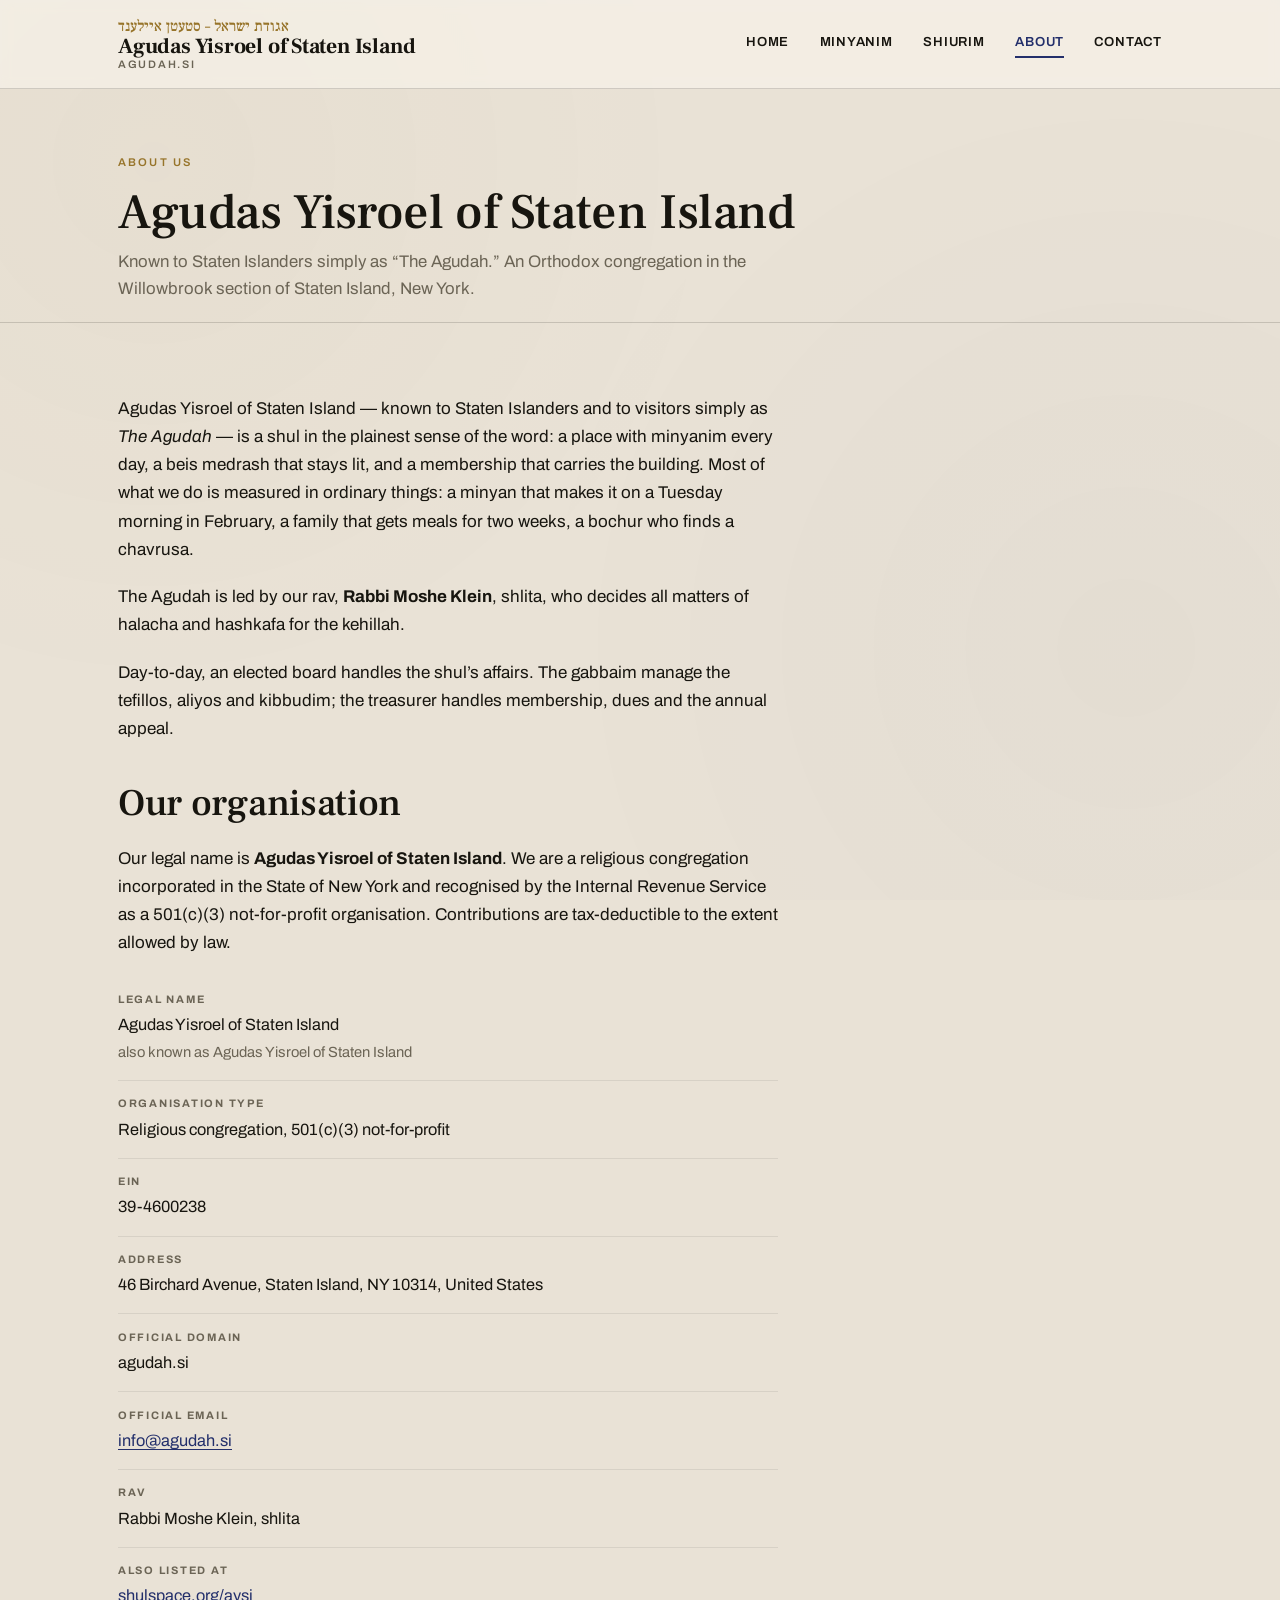
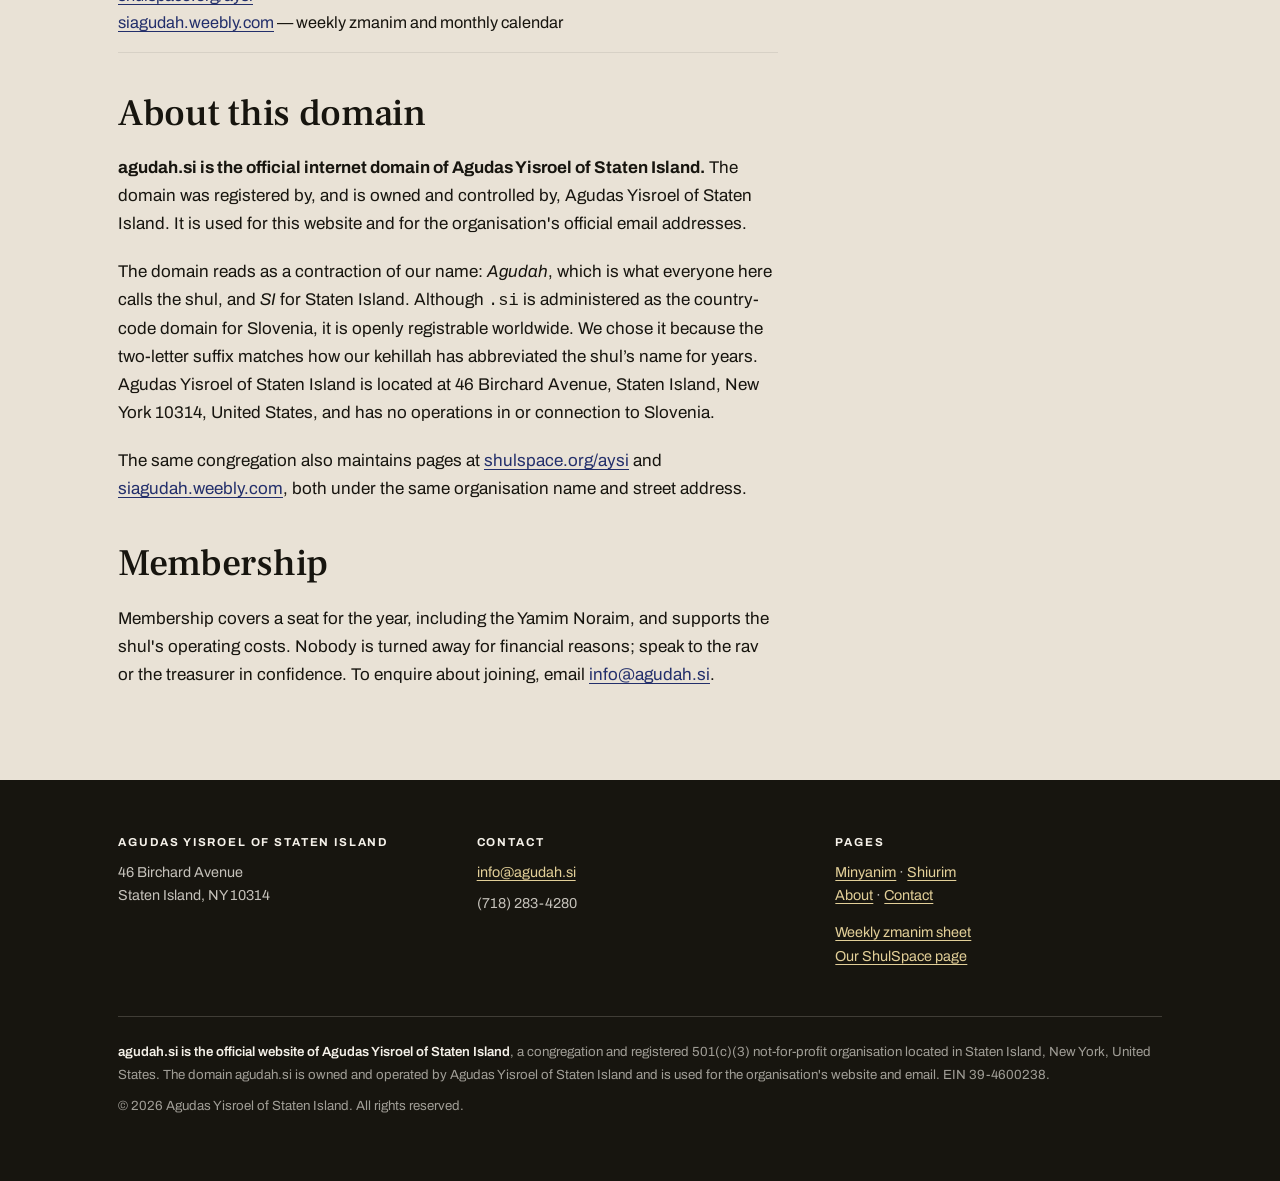
==== about.html @ ae6b1751 "Shul website for agudah.si" ====
<!DOCTYPE html>
<html lang="en">
<head>
<meta charset="utf-8">
<meta name="viewport" content="width=device-width, initial-scale=1">
<title>About &mdash; Agudas Yisroel of Staten Island</title>
<meta name="description" content="About Agudas Yisroel of Staten Island, an Orthodox congregation and 501(c)(3) not-for-profit organisation in Staten Island, New York. agudah.si is our official domain.">
<link rel="preconnect" href="https://fonts.googleapis.com">
<link rel="preconnect" href="https://fonts.gstatic.com" crossorigin>
<link href="https://fonts.googleapis.com/css2?family=Archivo:wght@400;500;600;700&family=Frank+Ruhl+Libre:wght@400;500;700;900&display=swap" rel="stylesheet">
<link rel="stylesheet" href="assets/style.css">
</head>
<body>
<a class="skip" href="#main">Skip to content</a>

<header class="masthead">
  <div class="shell masthead__bar">
    <a class="wordmark" href="index.html">
      <span class="wordmark__he hebrew">אגודת ישראל – סטעטן איילענד</span>
      <span class="wordmark__en">Agudas Yisroel of Staten Island</span>
      <span class="wordmark__sub">agudah.si</span>
    </a>
    <nav class="nav" aria-label="Main">
      <a href="index.html">Home</a>
      <a href="minyanim.html">Minyanim</a>
      <a href="shiurim.html">Shiurim</a>
      <a href="about.html" aria-current="page">About</a>
      <a href="contact.html">Contact</a>
    </nav>
  </div>
</header>

<main id="main">

  <section class="pagehead">
    <div class="shell">
      <span class="eyebrow">About us</span>
      <h1>Agudas Yisroel of Staten Island</h1>
      <p>Known to Staten Islanders simply as &ldquo;The Agudah.&rdquo; An Orthodox congregation in the Willowbrook section of Staten Island, New York.</p>
    </div>
  </section>

  <section class="band">
    <div class="shell">
      <div class="prose">
        <p>Agudas Yisroel of Staten Island &mdash; known to Staten Islanders and to visitors simply as <em>The Agudah</em> &mdash; is a shul in the plainest sense of the word: a place with minyanim every day, a beis medrash that stays lit, and a membership that carries the building. Most of what we do is measured in ordinary things: a minyan that makes it on a Tuesday morning in February, a family that gets meals for two weeks, a bochur who finds a chavrusa.</p>

        <p>The Agudah is led by our rav, <strong>Rabbi Moshe Klein</strong>, shlita, who decides all matters of halacha and hashkafa for the kehillah.</p>

        <p>Day-to-day, an elected board handles the shul&rsquo;s affairs. The gabbaim manage the tefillos, aliyos and kibbudim; the treasurer handles membership, dues and the annual appeal.</p>

        <h2>Our organisation</h2>
        <p>Our legal name is <strong>Agudas Yisroel of Staten Island</strong>. We are a religious congregation incorporated in the State of New York and recognised by the Internal Revenue Service as a 501(c)(3) not-for-profit organisation. Contributions are tax-deductible to the extent allowed by law.</p>

        <dl class="dl">
          <div>
            <dt>Legal name</dt>
            <dd>Agudas Yisroel of Staten Island<br><span style="color:var(--muted); font-size:0.92rem;">also known as Agudas Yisroel of Staten Island</span></dd>
          </div>
          <div>
            <dt>Organisation type</dt>
            <dd>Religious congregation, 501(c)(3) not-for-profit</dd>
          </div>
          <div>
            <dt>EIN</dt>
            <dd>39-4600238</dd>
          </div>
          <div>
            <dt>Address</dt>
            <dd>46 Birchard Avenue, Staten Island, NY 10314, United States</dd>
          </div>
          <div>
            <dt>Official domain</dt>
            <dd>agudah.si</dd>
          </div>
          <div>
            <dt>Official email</dt>
            <dd><a href="mailto:info@agudah.si">info@agudah.si</a></dd>
          </div>
          <div>
            <dt>Rav</dt>
            <dd>Rabbi Moshe Klein, shlita</dd>
          </div>
          <div>
            <dt>Also listed at</dt>
            <dd><a href="https://shulspace.org/aysi" rel="noopener">shulspace.org/aysi</a><br><a href="https://siagudah.weebly.com/" rel="noopener">siagudah.weebly.com</a> &mdash; weekly zmanim and monthly calendar</dd>
          </div>
        </dl>

        <h2>About this domain</h2>
        <p><strong>agudah.si is the official internet domain of Agudas Yisroel of Staten Island.</strong> The domain was registered by, and is owned and controlled by, Agudas Yisroel of Staten Island. It is used for this website and for the organisation's official email addresses.</p>
        <p>The domain reads as a contraction of our name: <em>Agudah</em>, which is what everyone here calls the shul, and <em>SI</em> for Staten Island. Although <code>.si</code> is administered as the country-code domain for Slovenia, it is openly registrable worldwide. We chose it because the two-letter suffix matches how our kehillah has abbreviated the shul&rsquo;s name for years. Agudas Yisroel of Staten Island is located at 46 Birchard Avenue, Staten Island, New York 10314, United States, and has no operations in or connection to Slovenia.</p>
        <p>The same congregation also maintains pages at <a href="https://shulspace.org/aysi" rel="noopener">shulspace.org/aysi</a> and <a href="https://siagudah.weebly.com/" rel="noopener">siagudah.weebly.com</a>, both under the same organisation name and street address.</p>

        <h2>Membership</h2>
        <p>Membership covers a seat for the year, including the Yamim Noraim, and supports the shul's operating costs. Nobody is turned away for financial reasons; speak to the rav or the treasurer in confidence. To enquire about joining, email <a href="mailto:info@agudah.si">info@agudah.si</a>.</p>
      </div>
    </div>
  </section>

</main>

<footer class="colophon">
  <div class="shell">
    <div class="colophon__grid">
      <div>
        <h3>Agudas Yisroel of Staten Island</h3>
        <p>46 Birchard Avenue<br>Staten Island, NY 10314</p>
      </div>
      <div>
        <h3>Contact</h3>
        <p><a href="mailto:info@agudah.si">info@agudah.si</a></p>
        <p>(718) 283-4280</p>
      </div>
      <div>
        <h3>Pages</h3>
        <p><a href="minyanim.html">Minyanim</a> &middot; <a href="shiurim.html">Shiurim</a><br><a href="about.html">About</a> &middot; <a href="contact.html">Contact</a></p>
        <p style="margin-top:0.8rem;"><a href="https://siagudah.weebly.com/" rel="noopener">Weekly zmanim sheet</a><br><a href="https://shulspace.org/aysi" rel="noopener">Our ShulSpace page</a></p>
      </div>
    </div>
    <div class="affiliation">
      <p><strong>agudah.si is the official website of Agudas Yisroel of Staten Island</strong>, a congregation and registered 501(c)(3) not-for-profit organisation located in Staten Island, New York, United States. The domain agudah.si is owned and operated by Agudas Yisroel of Staten Island and is used for the organisation's website and email. EIN 39-4600238.</p>
      <p>&copy; 2026 Agudas Yisroel of Staten Island. All rights reserved.</p>
    </div>
  </div>
</footer>

</body>
</html>
---- assets/style.css ----
/* ==========================================================================
   Agudas Yisroel of Staten Island — agudah.si
   Palette: Jerusalem limestone ground, tekhelet blue-violet, oxidised brass
   Type:    Frank Ruhl Libre (display, Hebrew+Latin) / Archivo (body, data)
   ========================================================================== */

:root {
  --stone:      #e9e2d6;
  --stone-deep: #ddd3c1;
  --parchment:  #f6f2ea;
  --tekhelet:   #232f6b;
  --tekhelet-2: #3d4d99;
  --brass:      #97742a;
  --ink:        #17150f;
  --muted:      #6b6455;
  --rule:       rgba(23, 21, 15, 0.16);
  --rule-soft:  rgba(23, 21, 15, 0.08);

  --display: "Frank Ruhl Libre", Georgia, "Times New Roman", serif;
  --body:    "Archivo", -apple-system, BlinkMacSystemFont, "Segoe UI", sans-serif;

  --measure: 66ch;
  --shell:   1140px;
  --gut:     clamp(1.25rem, 4vw, 3rem);
}

*, *::before, *::after { box-sizing: border-box; }

html { -webkit-text-size-adjust: 100%; scroll-behavior: smooth; }

@media (prefers-reduced-motion: reduce) {
  html { scroll-behavior: auto; }
  *, *::before, *::after {
    animation-duration: 0.01ms !important;
    transition-duration: 0.01ms !important;
  }
}

body {
  margin: 0;
  background: var(--stone);
  color: var(--ink);
  font-family: var(--body);
  font-size: 17px;
  line-height: 1.65;
  font-weight: 400;
  -webkit-font-smoothing: antialiased;
}

/* Subtle limestone tooth, drawn not photographed */
body::before {
  content: "";
  position: fixed;
  inset: 0;
  pointer-events: none;
  z-index: 0;
  opacity: 0.5;
  background-image:
    radial-gradient(circle at 12% 18%, rgba(151,116,42,0.055), transparent 42%),
    radial-gradient(circle at 88% 72%, rgba(35,47,107,0.05), transparent 46%);
}

body > * { position: relative; z-index: 1; }

h1, h2, h3, h4 {
  font-family: var(--display);
  font-weight: 500;
  line-height: 1.14;
  letter-spacing: -0.008em;
  margin: 0 0 0.5em;
  color: var(--ink);
}

h1 { font-size: clamp(2.3rem, 6vw, 4rem); }
h2 { font-size: clamp(1.6rem, 3.4vw, 2.35rem); }
h3 { font-size: 1.2rem; font-weight: 700; }

p { margin: 0 0 1.15em; max-width: var(--measure); }
a { color: var(--tekhelet); text-underline-offset: 0.18em; text-decoration-thickness: 1px; }
a:hover { color: var(--brass); }

:focus-visible {
  outline: 2.5px solid var(--tekhelet-2);
  outline-offset: 3px;
  border-radius: 2px;
}

.shell { width: 100%; max-width: var(--shell); margin: 0 auto; padding-inline: var(--gut); }

/* Eyebrow label — used only where it names a real category */
.eyebrow {
  font-size: 0.7rem;
  font-weight: 600;
  letter-spacing: 0.19em;
  text-transform: uppercase;
  color: var(--brass);
  margin: 0 0 0.85rem;
  display: block;
}

.hebrew {
  font-family: var(--display);
  direction: rtl;
  unicode-bidi: isolate;
  font-weight: 500;
}

/* --------------------------------------------------------- skip + masthead */

.skip {
  position: absolute;
  left: -9999px;
  top: 0;
  background: var(--tekhelet);
  color: var(--parchment);
  padding: 0.7rem 1.1rem;
  z-index: 99;
}
.skip:focus { left: 0.5rem; top: 0.5rem; }

.masthead {
  border-bottom: 1px solid var(--rule);
  background: rgba(246, 242, 234, 0.72);
  backdrop-filter: saturate(140%) blur(6px);
}

.masthead__bar {
  display: flex;
  align-items: center;
  justify-content: space-between;
  gap: 1.5rem;
  padding-block: 1.1rem;
  flex-wrap: wrap;
}

.wordmark { text-decoration: none; color: inherit; display: block; line-height: 1.1; }
.wordmark span { display: block; }
.wordmark__he { font-family: var(--display); font-size: 0.95rem; color: var(--brass); direction: rtl; text-align: left; unicode-bidi: isolate; margin-bottom: 0.05rem; }
.wordmark__en {
  font-family: var(--display);
  font-size: clamp(1.05rem, 2.4vw, 1.35rem);
  font-weight: 700;
  letter-spacing: -0.01em;
}
.wordmark__sub {
  font-size: 0.68rem;
  letter-spacing: 0.16em;
  text-transform: uppercase;
  color: var(--muted);
  font-weight: 600;
}

.nav { display: flex; gap: clamp(0.9rem, 2.4vw, 1.9rem); flex-wrap: wrap; }
.nav a {
  text-decoration: none;
  color: var(--ink);
  font-size: 0.82rem;
  font-weight: 600;
  letter-spacing: 0.06em;
  text-transform: uppercase;
  padding-bottom: 3px;
  border-bottom: 2px solid transparent;
  transition: border-color 140ms ease, color 140ms ease;
}
.nav a:hover { color: var(--tekhelet); border-bottom-color: var(--brass); }
.nav a[aria-current="page"] { border-bottom-color: var(--tekhelet); color: var(--tekhelet); }

/* ------------------------------------------------------------------- hero */

.hero { padding-block: clamp(2.75rem, 7vw, 5rem) clamp(2rem, 5vw, 3.5rem); }

.hero__grid {
  display: grid;
  grid-template-columns: minmax(0, 1fr);
  gap: clamp(2rem, 5vw, 3.5rem);
  align-items: start;
}

@media (min-width: 920px) {
  .hero__grid { grid-template-columns: 1.05fr 0.95fr; }
}

.hero__lede { font-size: clamp(1.02rem, 1.6vw, 1.16rem); color: var(--muted); max-width: 46ch; }

.hero h1 .accent { color: var(--tekhelet); display: block; }

.hero__rule {
  width: 72px;
  height: 3px;
  background: var(--brass);
  margin: 0 0 1.5rem;
}

/* --------------------------------------------- SIGNATURE: the luach board */

.luach {
  background: var(--parchment);
  border: 1px solid var(--rule);
  box-shadow:
    0 1px 0 rgba(255,255,255,0.7) inset,
    0 14px 34px -22px rgba(23,21,15,0.5);
}

.luach__head {
  background: var(--tekhelet);
  color: var(--parchment);
  padding: 0.95rem 1.25rem;
  display: flex;
  align-items: baseline;
  justify-content: space-between;
  gap: 1rem;
  flex-wrap: wrap;
}

.luach__title {
  font-family: var(--display);
  font-size: 1.05rem;
  font-weight: 700;
  margin: 0;
  color: var(--parchment);
}

.luach__he { font-family: var(--display); font-size: 1rem; color: #d8c48a; direction: rtl; }

.luach__body { padding: 0.35rem 1.25rem 1.15rem; }

.luach__section {
  font-size: 0.68rem;
  letter-spacing: 0.18em;
  text-transform: uppercase;
  color: var(--brass);
  font-weight: 700;
  padding-top: 1.15rem;
  padding-bottom: 0.35rem;
}

.luach table { width: 100%; border-collapse: collapse; }

.luach td {
  padding: 0.52rem 0;
  border-bottom: 1px solid var(--rule-soft);
  vertical-align: baseline;
  font-size: 0.94rem;
}

.luach tr:last-child td { border-bottom: none; }

.luach td:first-child { font-weight: 500; padding-right: 1rem; }

.luach td:last-child {
  text-align: right;
  font-variant-numeric: tabular-nums;
  font-feature-settings: "tnum" 1;
  font-weight: 600;
  color: var(--tekhelet);
  white-space: nowrap;
}

.luach__note {
  padding: 0.9rem 1.25rem;
  border-top: 1px solid var(--rule);
  font-size: 0.79rem;
  color: var(--muted);
  background: rgba(221, 211, 193, 0.4);
}
.luach__note p { margin: 0; max-width: none; }

/* ------------------------------------------------------------------ bands */

.band { padding-block: clamp(2.75rem, 6vw, 4.5rem); border-top: 1px solid var(--rule); }
.band--parchment { background: var(--parchment); }
.band--deep { background: var(--tekhelet); color: var(--parchment); border-top: none; }
.band--deep h2, .band--deep h3 { color: var(--parchment); }
.band--deep a { color: #e2cf98; }
.band--deep .eyebrow { color: #d8c48a; }

.band__intro { max-width: 62ch; margin-bottom: 2.5rem; }

/* ------------------------------------------------------------------- grid */

.cards {
  display: grid;
  gap: 1.5rem;
  grid-template-columns: repeat(auto-fit, minmax(255px, 1fr));
}

.card {
  background: var(--parchment);
  border: 1px solid var(--rule);
  padding: 1.6rem 1.5rem;
}
.band--parchment .card { background: var(--stone); }
.card h3 { margin-bottom: 0.45rem; }
.card p { font-size: 0.94rem; color: var(--muted); margin-bottom: 0; }

/* Vertical-rule list — used for sequences of events in time */
.stack { list-style: none; margin: 0; padding: 0; border-left: 2px solid var(--stone-deep); }
.band--deep .stack { border-left-color: rgba(226, 207, 152, 0.35); }
.stack li { padding: 0 0 1.6rem 1.5rem; position: relative; }
.stack li:last-child { padding-bottom: 0; }
.stack li::before {
  content: "";
  position: absolute;
  left: -5px;
  top: 0.62em;
  width: 8px;
  height: 8px;
  background: var(--brass);
  border-radius: 50%;
}
.stack strong { display: block; font-family: var(--display); font-size: 1.1rem; font-weight: 700; }
.stack span { font-size: 0.9rem; color: var(--muted); }
.band--deep .stack span { color: rgba(246, 242, 234, 0.72); }

/* -------------------------------------------------------------- schedules */

.sched { width: 100%; border-collapse: collapse; margin-bottom: 2.5rem; }
.sched caption {
  text-align: left;
  font-family: var(--display);
  font-size: 1.3rem;
  font-weight: 700;
  padding-bottom: 0.6rem;
}
.sched th {
  text-align: left;
  font-size: 0.68rem;
  letter-spacing: 0.16em;
  text-transform: uppercase;
  color: var(--muted);
  font-weight: 700;
  padding: 0.5rem 0.9rem 0.5rem 0;
  border-bottom: 2px solid var(--rule);
}
.sched th:last-child, .sched td:last-child { text-align: right; padding-right: 0; }
.sched td {
  padding: 0.65rem 0.9rem 0.65rem 0;
  border-bottom: 1px solid var(--rule-soft);
  font-size: 0.95rem;
}
.sched td:last-child {
  font-variant-numeric: tabular-nums;
  font-weight: 600;
  color: var(--tekhelet);
  white-space: nowrap;
}

/* ------------------------------------------------------------------ misc */

.prose { max-width: var(--measure); }
.prose h2 { margin-top: 2.5rem; }

.pagehead { padding-block: clamp(2.5rem, 6vw, 4rem) 0; }
.pagehead h1 { font-size: clamp(2rem, 5vw, 3.1rem); margin-bottom: 0.35rem; }
.pagehead p { color: var(--muted); font-size: 1.05rem; }

.btn {
  display: inline-block;
  background: var(--tekhelet);
  color: var(--parchment);
  text-decoration: none;
  font-weight: 600;
  font-size: 0.85rem;
  letter-spacing: 0.07em;
  text-transform: uppercase;
  padding: 0.85rem 1.6rem;
  border: 1px solid var(--tekhelet);
  transition: background 150ms ease, color 150ms ease;
}
.btn:hover { background: transparent; color: var(--tekhelet); }
.band--deep .btn { background: #e2cf98; border-color: #e2cf98; color: var(--tekhelet); }
.band--deep .btn:hover { background: transparent; color: #e2cf98; }

.dl { margin: 0; }
.dl div { padding: 0.9rem 0; border-bottom: 1px solid var(--rule-soft); }
.dl dt {
  font-size: 0.68rem;
  letter-spacing: 0.16em;
  text-transform: uppercase;
  color: var(--muted);
  font-weight: 700;
  margin-bottom: 0.2rem;
}
.dl dd { margin: 0; font-size: 1.02rem; }

/* ----------------------------------------------------------------- footer */

.colophon {
  background: var(--ink);
  color: rgba(246, 242, 234, 0.78);
  padding-block: clamp(2.5rem, 5vw, 3.5rem);
  font-size: 0.9rem;
}
.colophon a { color: #e2cf98; }
.colophon h3 { color: var(--parchment); font-size: 0.72rem; letter-spacing: 0.16em; text-transform: uppercase; font-family: var(--body); font-weight: 700; margin-bottom: 0.7rem; }
.colophon__grid {
  display: grid;
  gap: 2rem;
  grid-template-columns: repeat(auto-fit, minmax(215px, 1fr));
  margin-bottom: 2.5rem;
}
.colophon p { margin-bottom: 0.5rem; max-width: none; }

/* The verification statement Google's reviewer needs to find */
.affiliation {
  border-top: 1px solid rgba(246, 242, 234, 0.18);
  padding-top: 1.5rem;
  font-size: 0.83rem;
  line-height: 1.7;
  color: rgba(246, 242, 234, 0.62);
}
.affiliation strong { color: var(--parchment); font-weight: 600; }
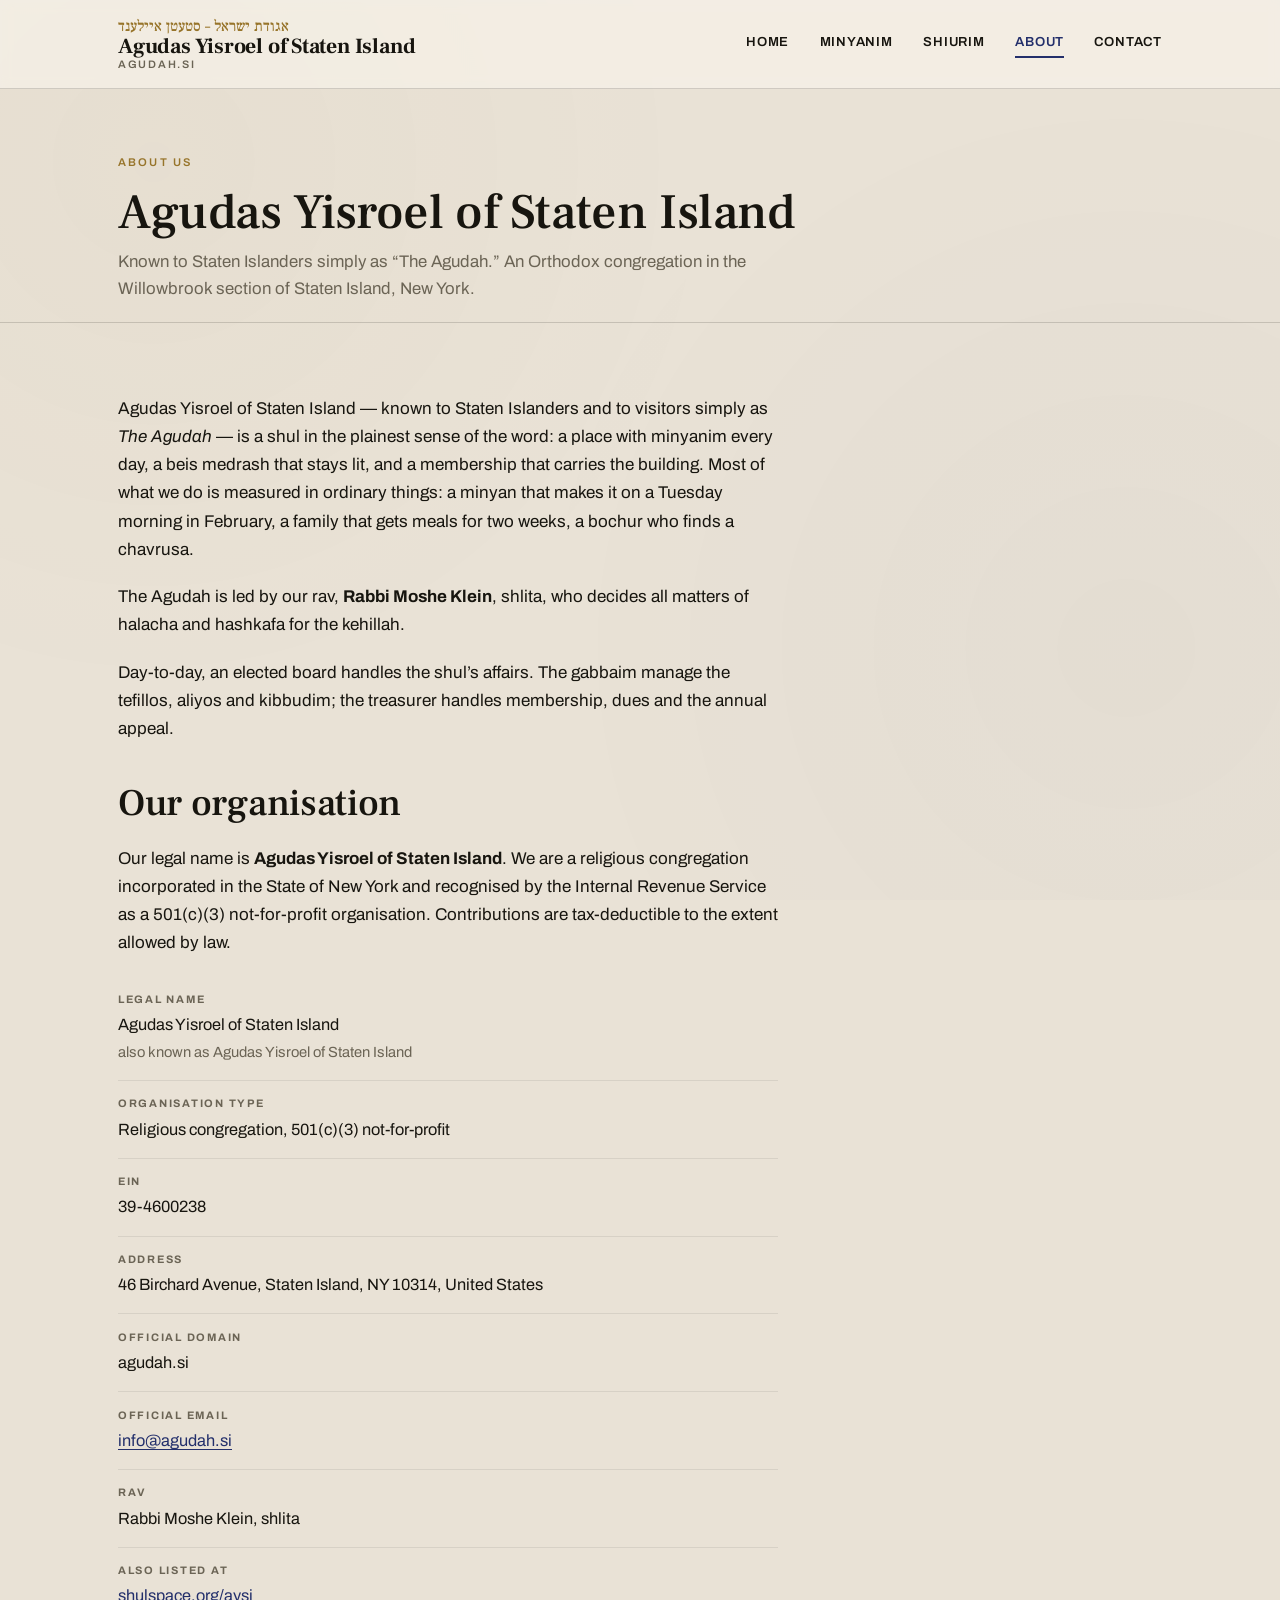
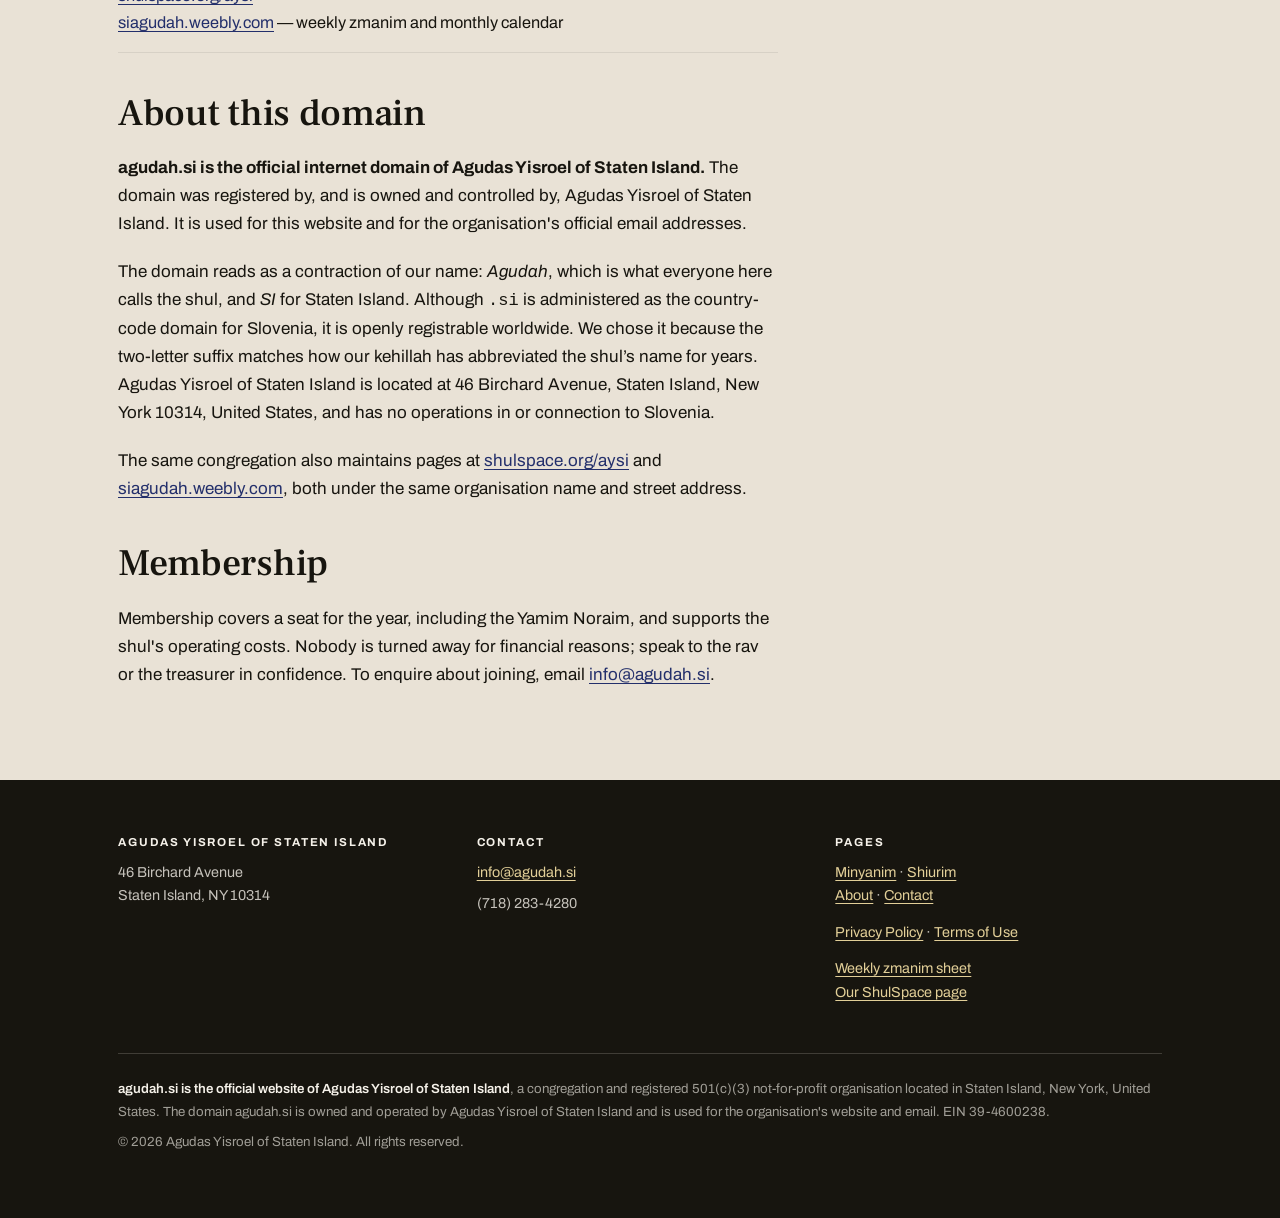
==== commit 3c644007: "Add a privacy policy and terms of use Both are required fields on A2P 10DLC campaign registration as" ====
--- a/about.html
+++ b/about.html
@@ -115,6 +115,7 @@
       <div>
         <h3>Pages</h3>
         <p><a href="minyanim.html">Minyanim</a> &middot; <a href="shiurim.html">Shiurim</a><br><a href="about.html">About</a> &middot; <a href="contact.html">Contact</a></p>
+        <p style="margin-top:0.8rem;"><a href="privacy.html">Privacy Policy</a> &middot; <a href="terms.html">Terms of Use</a></p>
         <p style="margin-top:0.8rem;"><a href="https://siagudah.weebly.com/" rel="noopener">Weekly zmanim sheet</a><br><a href="https://shulspace.org/aysi" rel="noopener">Our ShulSpace page</a></p>
       </div>
     </div>
--- a/assets/style.css
+++ b/assets/style.css
@@ -410,3 +410,73 @@
   color: rgba(246, 242, 234, 0.62);
 }
 .affiliation strong { color: var(--parchment); font-weight: 600; }
+
+/* ------------------------------------------------------------------ zelle */
+
+.zelle {
+  border: 1px solid var(--rule);
+  background: var(--parchment);
+  margin-top: 1.5rem;
+}
+.band--parchment .zelle { background: var(--stone); }
+
+.zelle__head {
+  background: var(--tekhelet);
+  color: var(--parchment);
+  padding: 0.75rem 1.15rem;
+  font-family: var(--display);
+  font-weight: 700;
+  font-size: 1rem;
+}
+
+.zelle__body {
+  display: grid;
+  gap: 1.25rem;
+  grid-template-columns: 132px minmax(0, 1fr);
+  align-items: start;
+  padding: 1.25rem 1.15rem;
+}
+
+@media (max-width: 420px) {
+  .zelle__body { grid-template-columns: minmax(0, 1fr); justify-items: center; text-align: center; }
+}
+
+.zelle__qr {
+  display: block;
+  width: 132px;
+  height: auto;
+  background: #fff;
+  padding: 8px;
+  border: 1px solid var(--rule);
+  image-rendering: pixelated;
+}
+
+.zelle__ids { margin: 0; }
+.zelle__ids div { padding-bottom: 0.85rem; }
+.zelle__ids div:last-child { padding-bottom: 0; }
+.zelle__ids dt {
+  font-size: 0.64rem;
+  letter-spacing: 0.16em;
+  text-transform: uppercase;
+  color: var(--muted);
+  font-weight: 700;
+  margin-bottom: 0.15rem;
+}
+.zelle__ids dd {
+  margin: 0;
+  font-size: 1.02rem;
+  font-weight: 600;
+  font-family: var(--body);
+  word-break: break-word;
+}
+
+.zelle__check {
+  border-top: 1px solid var(--rule);
+  padding: 0.9rem 1.15rem;
+  font-size: 0.85rem;
+  line-height: 1.6;
+  color: var(--muted);
+  background: rgba(151, 116, 42, 0.07);
+}
+.zelle__check p { margin: 0; max-width: none; }
+.zelle__check strong { color: var(--ink); }
